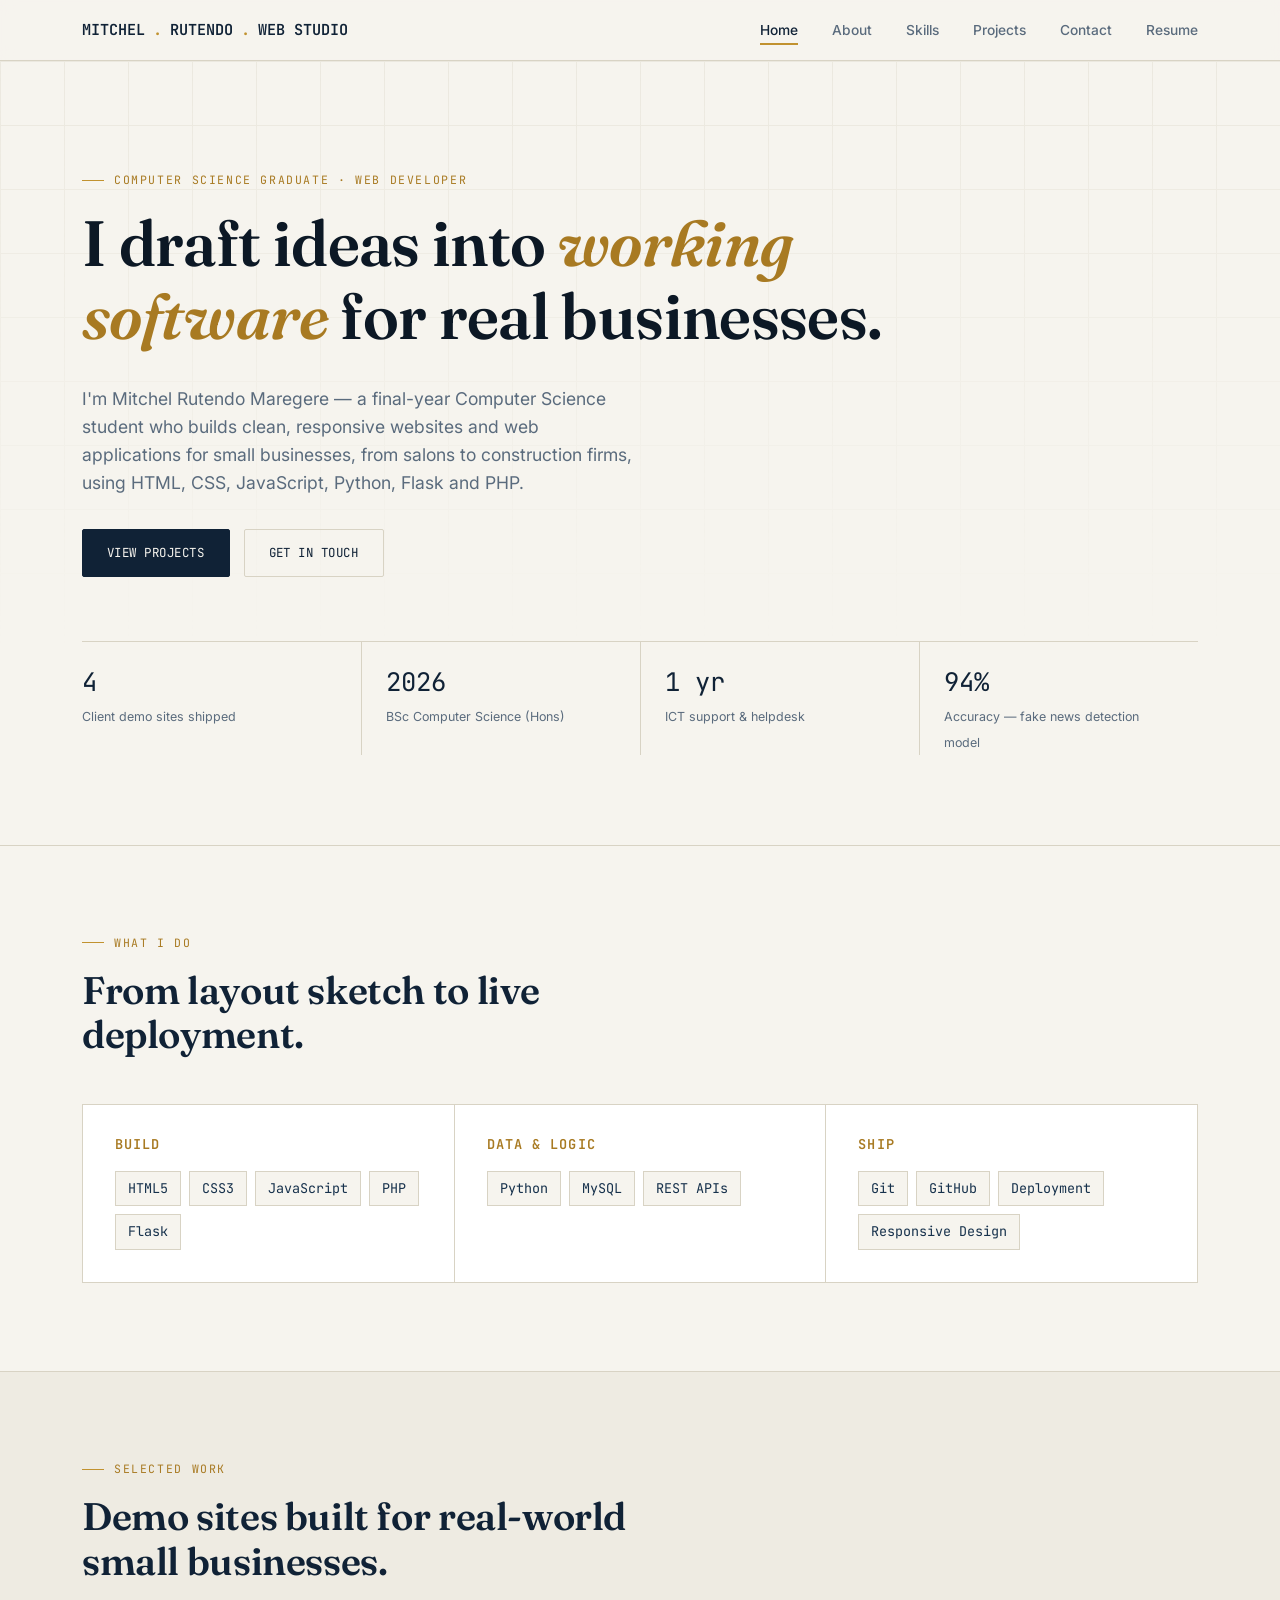
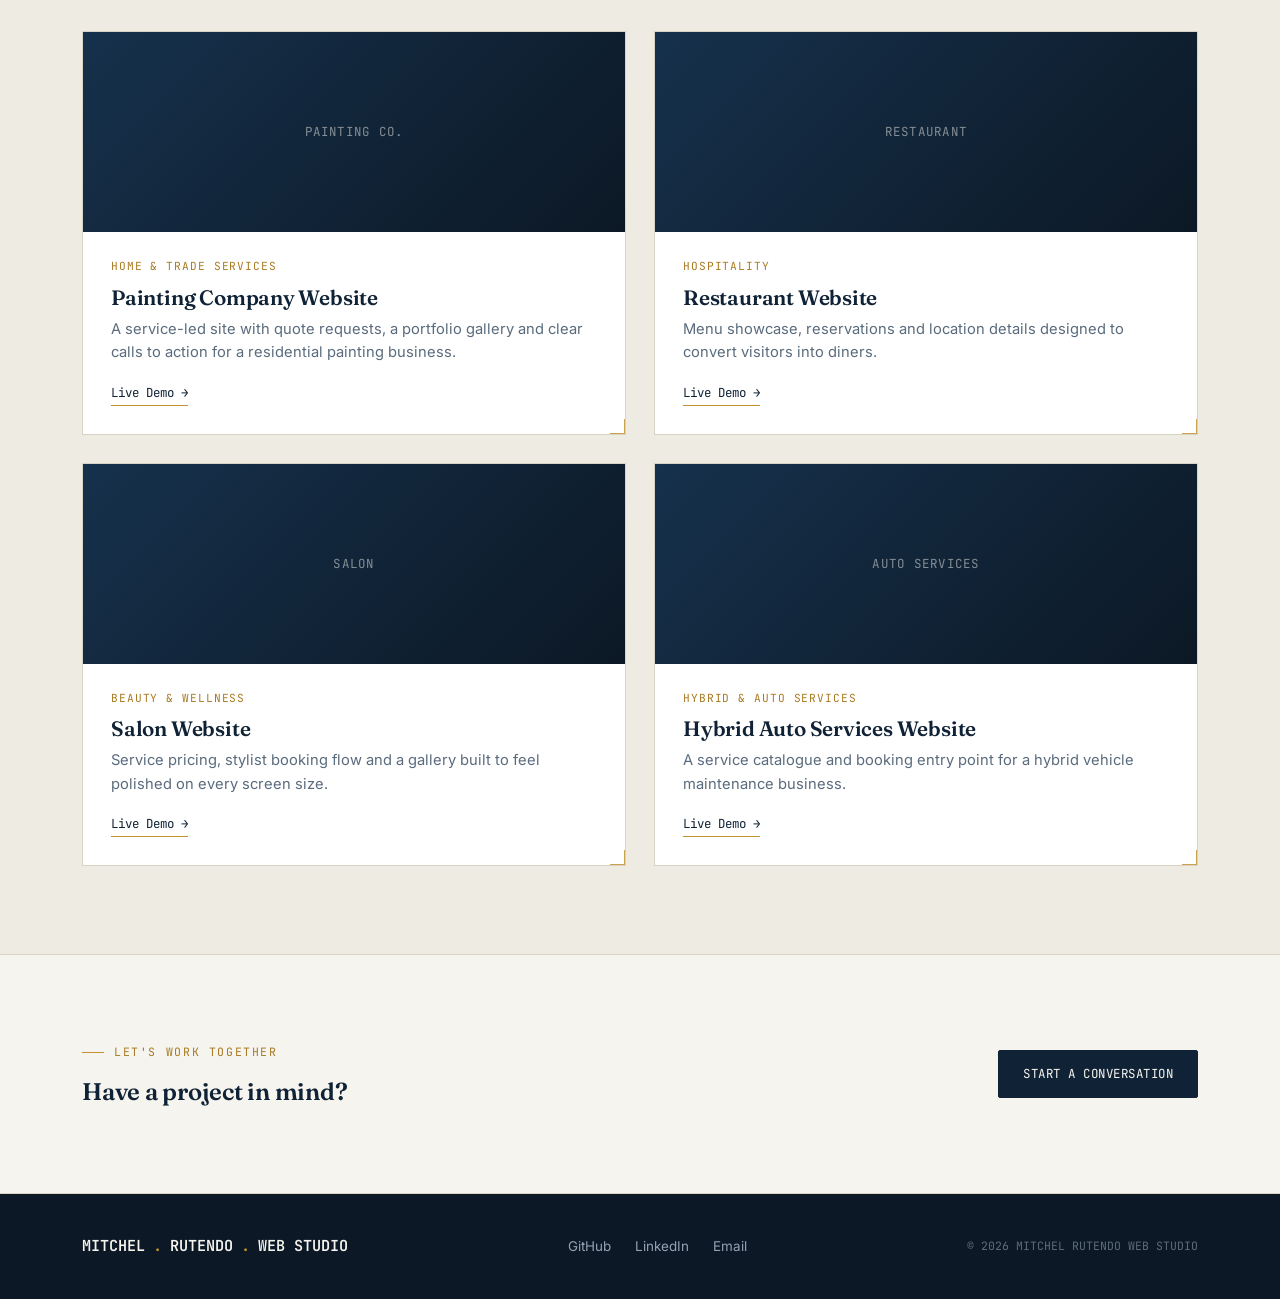
==== index.html @ fb2ca315 "Initial portfolio site" ====
<!DOCTYPE html>
<html lang="en">
<head>
<meta charset="UTF-8">
<meta name="viewport" content="width=device-width, initial-scale=1.0">
<title>Mitchel Rutendo Web Studio — Computer Science Graduate &amp; Web Developer</title>
<meta name="description" content="Portfolio of Mitchel Rutendo Maregere — Computer Science graduate and web developer building modern, responsive websites and web applications.">
<link rel="preconnect" href="https://fonts.googleapis.com">
<link href="https://fonts.googleapis.com/css2?family=Fraunces:ital,opsz,wght@0,9..144,400;0,9..144,600;1,9..144,500&family=Inter:wght@400;500;600&family=JetBrains+Mono:wght@400;500;600&display=swap" rel="stylesheet">
<link rel="stylesheet" href="css/style.css">
</head>
<body>

<header class="site-header">
  <nav class="nav">
    <a href="index.html" class="brand">MITCHEL<span class="dot">.</span>RUTENDO<span class="dot">.</span> WEB STUDIO</a>
    <button class="nav-toggle">Menu</button>
    <ul class="nav-links">
      <li><a href="index.html" class="active">Home</a></li>
      <li><a href="about.html">About</a></li>
      <li><a href="skills.html">Skills</a></li>
      <li><a href="projects.html">Projects</a></li>
      <li><a href="contact.html">Contact</a></li>
      <li><a href="resume.html">Resume</a></li>
    </ul>
  </nav>
</header>

<section class="hero">
  <div class="wrap">
    <p class="eyebrow">Computer Science Graduate · Web Developer</p>
    <h1>I draft ideas into <em>working software</em> for real businesses.</h1>
    <p class="lede">I'm Mitchel Rutendo Maregere — a final-year Computer Science student who builds clean, responsive websites and web applications for small businesses, from salons to construction firms, using HTML, CSS, JavaScript, Python, Flask and PHP.</p>
    <div class="hero-actions">
      <a href="projects.html" class="btn btn-primary">View Projects</a>
      <a href="contact.html" class="btn btn-ghost">Get in Touch</a>
    </div>

    <div class="hero-meta">
      <div><span class="num">4</span><span class="label">Client demo sites shipped</span></div>
      <div><span class="num">2026</span><span class="label">BSc Computer Science (Hons)</span></div>
      <div><span class="num">1 yr</span><span class="label">ICT support &amp; helpdesk</span></div>
      <div><span class="num">94%</span><span class="label">Accuracy — fake news detection model</span></div>
    </div>
  </div>
</section>

<section>
  <div class="wrap">
    <div class="section-head">
      <p class="eyebrow">What I do</p>
      <h2>From layout sketch to live deployment.</h2>
    </div>
    <div class="skill-groups">
      <div class="skill-group">
        <h3>Build</h3>
        <ul class="skill-list">
          <li>HTML5</li><li>CSS3</li><li>JavaScript</li><li>PHP</li><li>Flask</li>
        </ul>
      </div>
      <div class="skill-group">
        <h3>Data &amp; Logic</h3>
        <ul class="skill-list">
          <li>Python</li><li>MySQL</li><li>REST APIs</li>
        </ul>
      </div>
      <div class="skill-group">
        <h3>Ship</h3>
        <ul class="skill-list">
          <li>Git</li><li>GitHub</li><li>Deployment</li><li>Responsive Design</li>
        </ul>
      </div>
    </div>
  </div>
</section>

<section class="alt">
  <div class="wrap">
    <div class="section-head">
      <p class="eyebrow">Selected work</p>
      <h2>Demo sites built for real-world small businesses.</h2>
    </div>
    <div class="project-grid">

      <div class="project-card blueprint">
        <div class="project-thumb"><span>Painting Co.</span></div>
        <div class="project-body">
          <span class="project-tag">Home &amp; Trade Services</span>
          <h3>Painting Company Website</h3>
          <p>A service-led site with quote requests, a portfolio gallery and clear calls to action for a residential painting business.</p>
          <div class="project-links">
            <a href="projects/kimbo/index.html">Live Demo →</a>
          </div>
        </div>
      </div>

      <div class="project-card blueprint">
        <div class="project-thumb"><span>Restaurant</span></div>
        <div class="project-body">
          <span class="project-tag">Hospitality</span>
          <h3>Restaurant Website</h3>
          <p>Menu showcase, reservations and location details designed to convert visitors into diners.</p>
          <div class="project-links">
            <a href="projects/restaurant/index-1.html">Live Demo →</a>
          </div>
        </div>
      </div>

      <div class="project-card blueprint">
        <div class="project-thumb"><span>Salon</span></div>
        <div class="project-body">
          <span class="project-tag">Beauty &amp; Wellness</span>
          <h3>Salon Website</h3>
          <p>Service pricing, stylist booking flow and a gallery built to feel polished on every screen size.</p>
          <div class="project-links">
            <a href="projects/mallow_hair salon/index-3.html">Live Demo →</a>
          </div>
        </div>
      </div>

      <div class="project-card blueprint">
        <div class="project-thumb"><span>Auto Services</span></div>
        <div class="project-body">
          <span class="project-tag">Hybrid &amp; Auto Services</span>
          <h3>Hybrid Auto Services Website</h3>
          <p>A service catalogue and booking entry point for a hybrid vehicle maintenance business.</p>
          <div class="project-links">
            <a href="projects/auto-services/index.html">Live Demo →</a>
          </div>
        </div>
      </div>

    </div>
  </div>
</section>

<section>
  <div class="wrap" style="display:flex; align-items:center; justify-content:space-between; flex-wrap:wrap; gap:24px;">
    <div>
      <p class="eyebrow">Let's work together</p>
      <h2 style="margin-bottom:0;">Have a project in mind?</h2>
    </div>
    <a href="contact.html" class="btn btn-primary">Start a Conversation</a>
  </div>
</section>

<footer>
  <div class="wrap">
   <a href="index.html" class="brand">MITCHEL<span class="dot" style="color:#c1922f;">.</span>RUTENDO<span class="dot" style="color:#c1922f;">.</span>WEB STUDIO</a>
    <ul class="foot-links">
      <li><a href="https://github.com/RutendoMitchell" target="_blank" rel="noopener">GitHub</a></li>
      <li><a href="https://linkedin.com/in/mitchelrutendo-maregere-a835ba308" target="_blank" rel="noopener">LinkedIn</a></li>
      <li><a href="mailto:rutendomitchell17@gmail.com">Email</a></li>
    </ul>
    <span class="foot-note">© 2026 MITCHEL RUTENDO WEB STUDIO</span>
  </div>
</footer>

<script src="js/main.js"></script>
</body>
</html>
---- css/style.css ----
/* ============================================
   MITCHEL MAREGERE — PORTFOLIO DESIGN SYSTEM
   Concept: "Blueprint" — a developer who drafts
   real businesses into working software. Corner
   brackets + grid lines borrow from architectural
   blueprints, paired with a confident editorial
   serif and clean utility sans.
   ============================================ */

:root {
  --navy-950: #0c1825;
  --navy-900: #102236;
  --navy-800: #16314c;
  --navy-700: #1f3a5f;
  --slate-500: #5a6b7d;
  --slate-300: #93a3b3;
  --paper: #f6f4ee;
  --paper-dim: #eeebe2;
  --line: #d8d3c4;
  --gold-500: #c1922f;
  --gold-600: #a87a22;
  --white: #ffffff;

  --font-display: "Fraunces", Georgia, serif;
  --font-body: "Inter", -apple-system, sans-serif;
  --font-mono: "JetBrains Mono", "Courier New", monospace;

  --max-w: 1180px;
  --radius: 2px;
}

* { box-sizing: border-box; }

html { scroll-behavior: smooth; }

body {
  margin: 0;
  font-family: var(--font-body);
  background: var(--paper);
  color: var(--navy-900);
  line-height: 1.6;
  -webkit-font-smoothing: antialiased;
}

img { max-width: 100%; display: block; }

a { color: inherit; text-decoration: none; }

h1, h2, h3, h4 {
  font-family: var(--font-display);
  font-weight: 600;
  line-height: 1.15;
  margin: 0 0 0.5em;
  letter-spacing: -0.01em;
}

p { margin: 0 0 1em; color: var(--slate-500); }

.wrap {
  max-width: var(--max-w);
  margin: 0 auto;
  padding: 0 32px;
}

.eyebrow {
  font-family: var(--font-mono);
  font-size: 0.72rem;
  letter-spacing: 0.14em;
  text-transform: uppercase;
  color: var(--gold-600);
  display: flex;
  align-items: center;
  gap: 10px;
  margin-bottom: 16px;
}
.eyebrow::before {
  content: "";
  width: 22px;
  height: 1px;
  background: var(--gold-500);
}

/* ---------- Blueprint corner-bracket motif ---------- */
.blueprint {
  position: relative;
  border: 1px solid var(--line);
  background: var(--white);
}
.blueprint::before,
.blueprint::after,
.blueprint .bp-tr,
.blueprint .bp-bl {
  content: "";
  position: absolute;
  width: 14px;
  height: 14px;
  border: 2px solid var(--gold-500);
  opacity: 0.85;
}
.blueprint::before { top: -1px; left: -1px; border-right: none; border-bottom: none; }
.blueprint::after { bottom: -1px; right: -1px; border-left: none; border-top: none; }

/* ---------- Header / Nav ---------- */
header.site-header {
  position: sticky;
  top: 0;
  z-index: 50;
  background: rgba(246, 244, 238, 0.92);
  backdrop-filter: blur(8px);
  border-bottom: 1px solid var(--line);
}
.nav {
  display: flex;
  align-items: center;
  justify-content: space-between;
  padding: 18px 32px;
  max-width: var(--max-w);
  margin: 0 auto;
}
.brand {
  font-family: var(--font-mono);
  font-size: 0.95rem;
  font-weight: 600;
  color: var(--navy-900);
  display: flex;
  align-items: baseline;
  gap: 8px;
}
.brand .dot { color: var(--gold-500); }

.nav-links {
  display: flex;
  gap: 34px;
  list-style: none;
  margin: 0;
  padding: 0;
  font-size: 0.86rem;
  font-weight: 500;
}
.nav-links a {
  position: relative;
  padding: 4px 0;
  color: var(--slate-500);
  transition: color 0.2s ease;
}
.nav-links a:hover,
.nav-links a.active { color: var(--navy-900); }
.nav-links a.active::after {
  content: "";
  position: absolute;
  bottom: -3px;
  left: 0;
  right: 0;
  height: 2px;
  background: var(--gold-500);
}

.nav-toggle { display: none; }

/* ---------- Buttons ---------- */
.btn {
  display: inline-flex;
  align-items: center;
  gap: 8px;
  font-family: var(--font-mono);
  font-size: 0.78rem;
  letter-spacing: 0.04em;
  text-transform: uppercase;
  padding: 13px 24px;
  border: 1px solid var(--navy-900);
  border-radius: var(--radius);
  transition: all 0.2s ease;
  cursor: pointer;
  background: transparent;
}
.btn-primary {
  background: var(--navy-900);
  color: var(--paper);
}
.btn-primary:hover { background: var(--gold-600); border-color: var(--gold-600); }
.btn-ghost {
  border-color: var(--line);
  color: var(--navy-900);
}
.btn-ghost:hover { border-color: var(--navy-900); }

/* ---------- Hero ---------- */
.hero {
  padding: 110px 0 90px;
  border-bottom: 1px solid var(--line);
  position: relative;
  overflow: hidden;
}
.hero::before {
  content: "";
  position: absolute;
  inset: 0;
  background-image:
    linear-gradient(var(--line) 1px, transparent 1px),
    linear-gradient(90deg, var(--line) 1px, transparent 1px);
  background-size: 64px 64px;
  opacity: 0.35;
  mask-image: linear-gradient(180deg, black, transparent 75%);
}
.hero .wrap { position: relative; }
.hero h1 {
  font-size: clamp(2.4rem, 5vw, 4rem);
  max-width: 820px;
  color: var(--navy-950);
}
.hero h1 em {
  font-style: italic;
  color: var(--gold-600);
}
.hero .lede {
  font-size: 1.1rem;
  max-width: 560px;
  margin-bottom: 32px;
}
.hero-actions { display: flex; gap: 14px; flex-wrap: wrap; }

.hero-meta {
  margin-top: 64px;
  display: grid;
  grid-template-columns: repeat(4, 1fr);
  border-top: 1px solid var(--line);
}
.hero-meta div {
  padding: 20px 24px 0;
  border-left: 1px solid var(--line);
}
.hero-meta div:first-child { border-left: none; padding-left: 0; }
.hero-meta .num {
  font-family: var(--font-mono);
  font-size: 1.6rem;
  color: var(--navy-900);
  display: block;
}
.hero-meta .label {
  font-size: 0.78rem;
  color: var(--slate-500);
}

/* ---------- Section shell ---------- */
section { padding: 88px 0; }
section.alt { background: var(--paper-dim); border-top: 1px solid var(--line); border-bottom: 1px solid var(--line); }
.section-head { max-width: 640px; margin-bottom: 48px; }
.section-head h2 { font-size: clamp(1.8rem, 3vw, 2.6rem); }

/* ---------- Skills ---------- */
.skill-groups {
  display: grid;
  grid-template-columns: repeat(3, 1fr);
  gap: 1px;
  background: var(--line);
  border: 1px solid var(--line);
}
.skill-group {
  background: var(--white);
  padding: 32px;
}
.skill-group h3 {
  font-family: var(--font-mono);
  font-size: 0.85rem;
  text-transform: uppercase;
  letter-spacing: 0.08em;
  color: var(--gold-600);
  margin-bottom: 18px;
}
.skill-list { list-style: none; margin: 0; padding: 0; display: flex; flex-wrap: wrap; gap: 8px; }
.skill-list li {
  font-size: 0.84rem;
  font-family: var(--font-mono);
  padding: 6px 12px;
  border: 1px solid var(--line);
  color: var(--navy-800);
  background: var(--paper);
}

/* ---------- Projects grid ---------- */
.project-grid {
  display: grid;
  grid-template-columns: repeat(2, 1fr);
  gap: 28px;
}
.project-card { padding: 0; overflow: hidden; }
.project-thumb {
  height: 200px;
  background: linear-gradient(135deg, var(--navy-800), var(--navy-950));
  display: flex;
  align-items: center;
  justify-content: center;
  position: relative;
}
.project-thumb span {
  font-family: var(--font-mono);
  color: var(--paper);
  opacity: 0.5;
  font-size: 0.78rem;
  letter-spacing: 0.1em;
  text-transform: uppercase;
}
.project-body { padding: 26px 28px 28px; }
.project-tag {
  font-family: var(--font-mono);
  font-size: 0.7rem;
  text-transform: uppercase;
  letter-spacing: 0.08em;
  color: var(--gold-600);
  margin-bottom: 10px;
  display: block;
}
.project-body h3 { font-size: 1.3rem; margin-bottom: 8px; }
.project-body p { font-size: 0.92rem; margin-bottom: 18px; }
.project-stack {
  display: flex; flex-wrap: wrap; gap: 6px; margin-bottom: 20px;
}
.project-stack span {
  font-size: 0.72rem;
  font-family: var(--font-mono);
  color: var(--slate-500);
  border: 1px solid var(--line);
  padding: 3px 9px;
}
.project-links { display: flex; gap: 16px; }
.project-links a {
  font-family: var(--font-mono);
  font-size: 0.78rem;
  color: var(--navy-900);
  border-bottom: 1px solid var(--gold-500);
  padding-bottom: 2px;
}

/* ---------- About ---------- */
.about-grid {
  display: grid;
  grid-template-columns: 1.1fr 0.9fr;
  gap: 64px;
  align-items: start;
}
.about-photo {
  aspect-ratio: 4/5;
  background: linear-gradient(160deg, var(--navy-800), var(--navy-950));
  display: flex;
  align-items: center;
  justify-content: center;
}
.about-photo span {
  font-family: var(--font-mono);
  color: var(--paper);
  opacity: 0.4;
  font-size: 0.8rem;
}
.timeline { margin-top: 28px; border-top: 1px solid var(--line); }
.timeline-item {
  display: grid;
  grid-template-columns: 110px 1fr;
  gap: 24px;
  padding: 20px 0;
  border-bottom: 1px solid var(--line);
}
.timeline-item .yr {
  font-family: var(--font-mono);
  font-size: 0.82rem;
  color: var(--gold-600);
}
.timeline-item h4 { font-size: 1rem; margin-bottom: 4px; }
.timeline-item p { font-size: 0.88rem; margin: 0; }

/* ---------- Contact ---------- */
.contact-grid {
  display: grid;
  grid-template-columns: 1fr 1fr;
  gap: 56px;
}
.contact-list { list-style: none; margin: 0; padding: 0; }
.contact-list li {
  display: flex;
  justify-content: space-between;
  align-items: center;
  padding: 18px 0;
  border-bottom: 1px solid var(--line);
}
.contact-list .ctype {
  font-family: var(--font-mono);
  font-size: 0.74rem;
  text-transform: uppercase;
  letter-spacing: 0.08em;
  color: var(--slate-500);
}
.contact-list a { font-size: 1rem; }

.form-field { margin-bottom: 18px; }
.form-field label {
  display: block;
  font-family: var(--font-mono);
  font-size: 0.72rem;
  text-transform: uppercase;
  letter-spacing: 0.08em;
  color: var(--slate-500);
  margin-bottom: 8px;
}
.form-field input,
.form-field textarea {
  width: 100%;
  padding: 12px 14px;
  border: 1px solid var(--line);
  background: var(--white);
  font-family: var(--font-body);
  font-size: 0.92rem;
  color: var(--navy-900);
}
.form-field textarea { resize: vertical; min-height: 120px; }
.form-field input:focus,
.form-field textarea:focus {
  outline: 2px solid var(--gold-500);
  outline-offset: 1px;
}

/* ---------- Resume page ---------- */
.resume-cta {
  display: flex;
  align-items: center;
  justify-content: space-between;
  padding: 36px;
  flex-wrap: wrap;
  gap: 20px;
  margin-bottom: 48px;
}
.resume-cta h3 { margin-bottom: 6px; }
.resume-embed {
  width: 100%;
  height: 80vh;
  border: 1px solid var(--line);
}

/* ---------- Footer ---------- */
footer {
  border-top: 1px solid var(--line);
  padding: 40px 0;
  background: var(--navy-950);
  color: var(--slate-300);
}
footer .wrap {
  display: flex;
  justify-content: space-between;
  align-items: center;
  flex-wrap: wrap;
  gap: 16px;
}
footer .brand { color: var(--paper); }
.foot-links { display: flex; gap: 24px; list-style: none; padding: 0; margin: 0; font-size: 0.84rem; }
.foot-links a:hover { color: var(--gold-500); }
.foot-note { font-family: var(--font-mono); font-size: 0.72rem; opacity: 0.6; }

/* ---------- Misc page hero (non-home) ---------- */
.page-hero {
  padding: 70px 0 56px;
  border-bottom: 1px solid var(--line);
}
.page-hero h1 { font-size: clamp(2rem, 4vw, 3rem); }

/* ---------- Focus visibility ---------- */
a:focus-visible, button:focus-visible, input:focus-visible, textarea:focus-visible {
  outline: 2px solid var(--gold-500);
  outline-offset: 2px;
}

/* ---------- Reduced motion ---------- */
@media (prefers-reduced-motion: reduce) {
  html { scroll-behavior: auto; }
  * { transition: none !important; animation: none !important; }
}

/* ---------- Responsive ---------- */
@media (max-width: 880px) {
  .about-grid, .contact-grid { grid-template-columns: 1fr; }
  .project-grid { grid-template-columns: 1fr; }
  .skill-groups { grid-template-columns: 1fr; }
  .hero-meta { grid-template-columns: repeat(2, 1fr); row-gap: 24px; }
  .hero-meta div:nth-child(3) { border-left: none; }
}

@media (max-width: 720px) {
  .nav-links {
    position: fixed;
    top: 64px;
    left: 0;
    right: 0;
    background: var(--paper);
    border-bottom: 1px solid var(--line);
    flex-direction: column;
    gap: 0;
    padding: 8px 32px 16px;
    transform: translateY(-120%);
    transition: transform 0.25s ease;
  }
  .nav-links.open { transform: translateY(0); }
  .nav-links a { display: block; padding: 12px 0; border-bottom: 1px solid var(--line); }
  .nav-toggle {
    display: block;
    background: none;
    border: none;
    font-family: var(--font-mono);
    font-size: 0.8rem;
    cursor: pointer;
    color: var(--navy-900);
  }
  .timeline-item { grid-template-columns: 1fr; gap: 6px; }
}
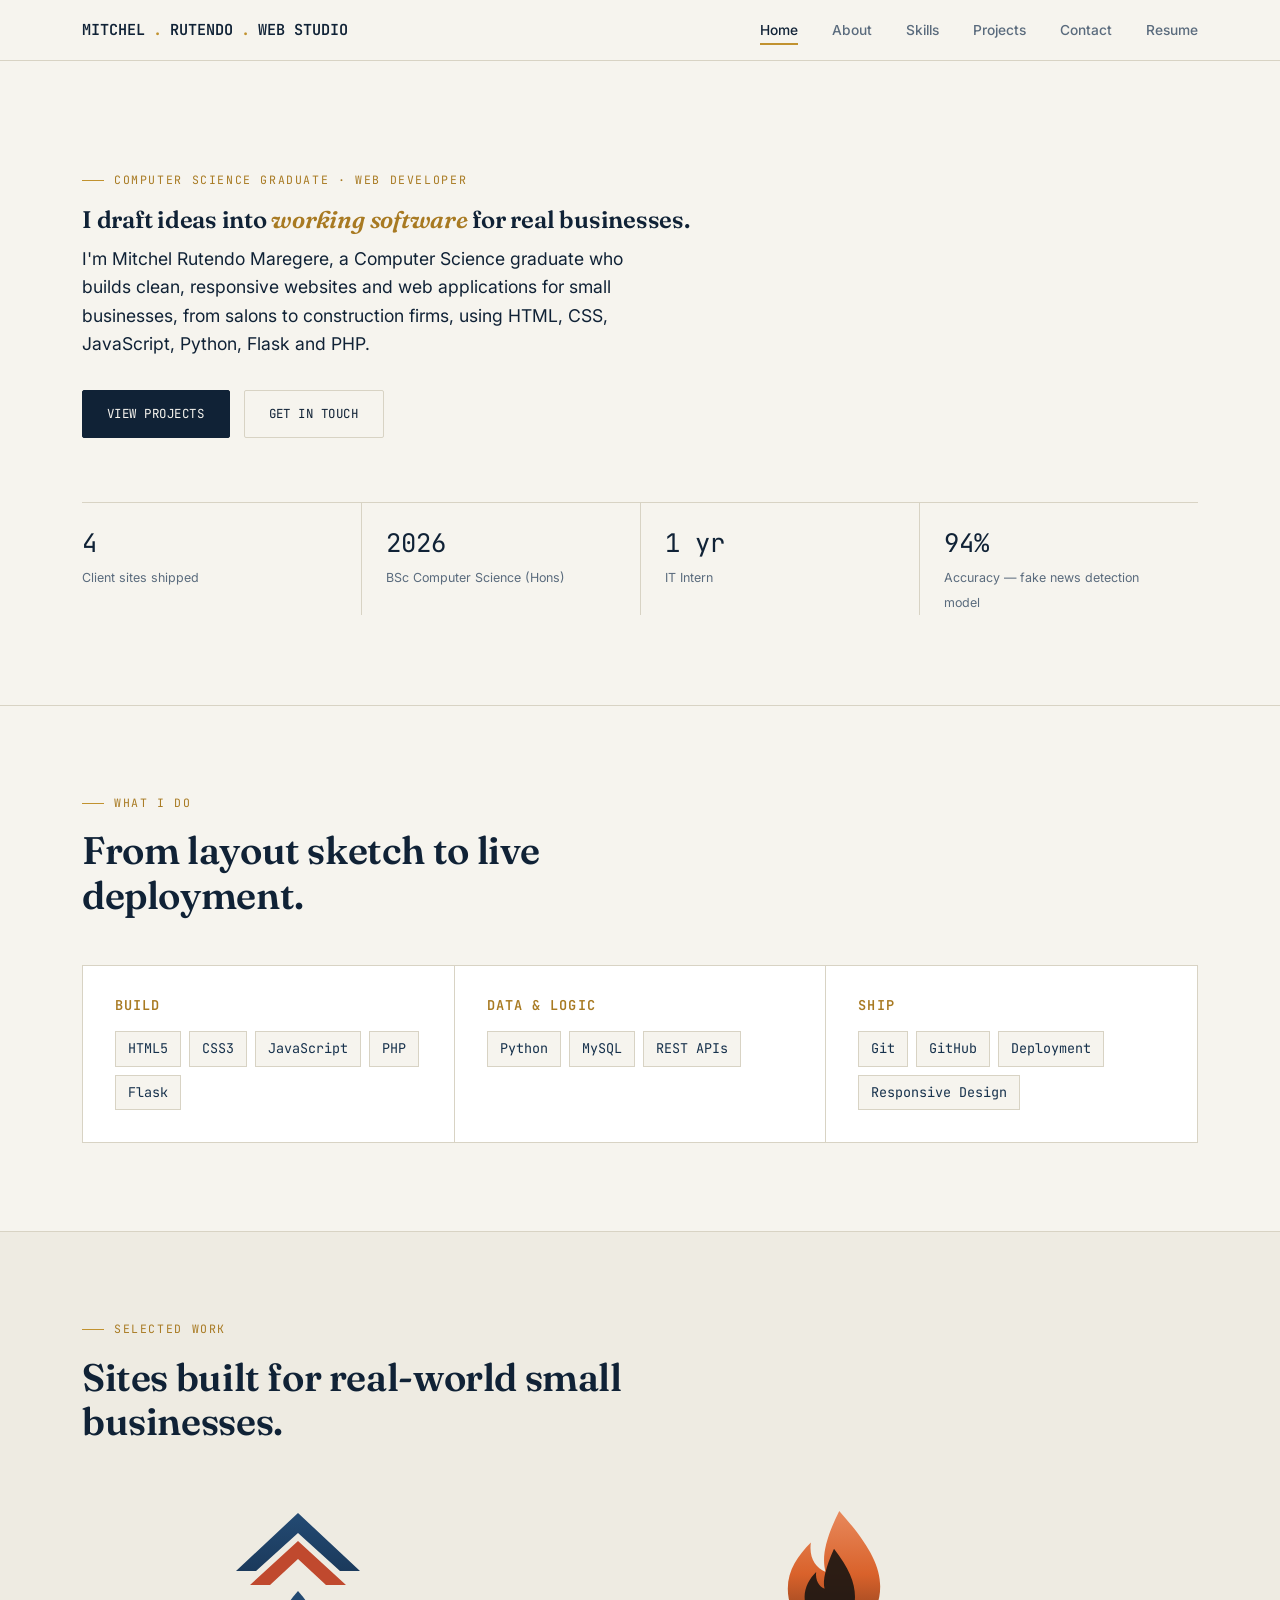
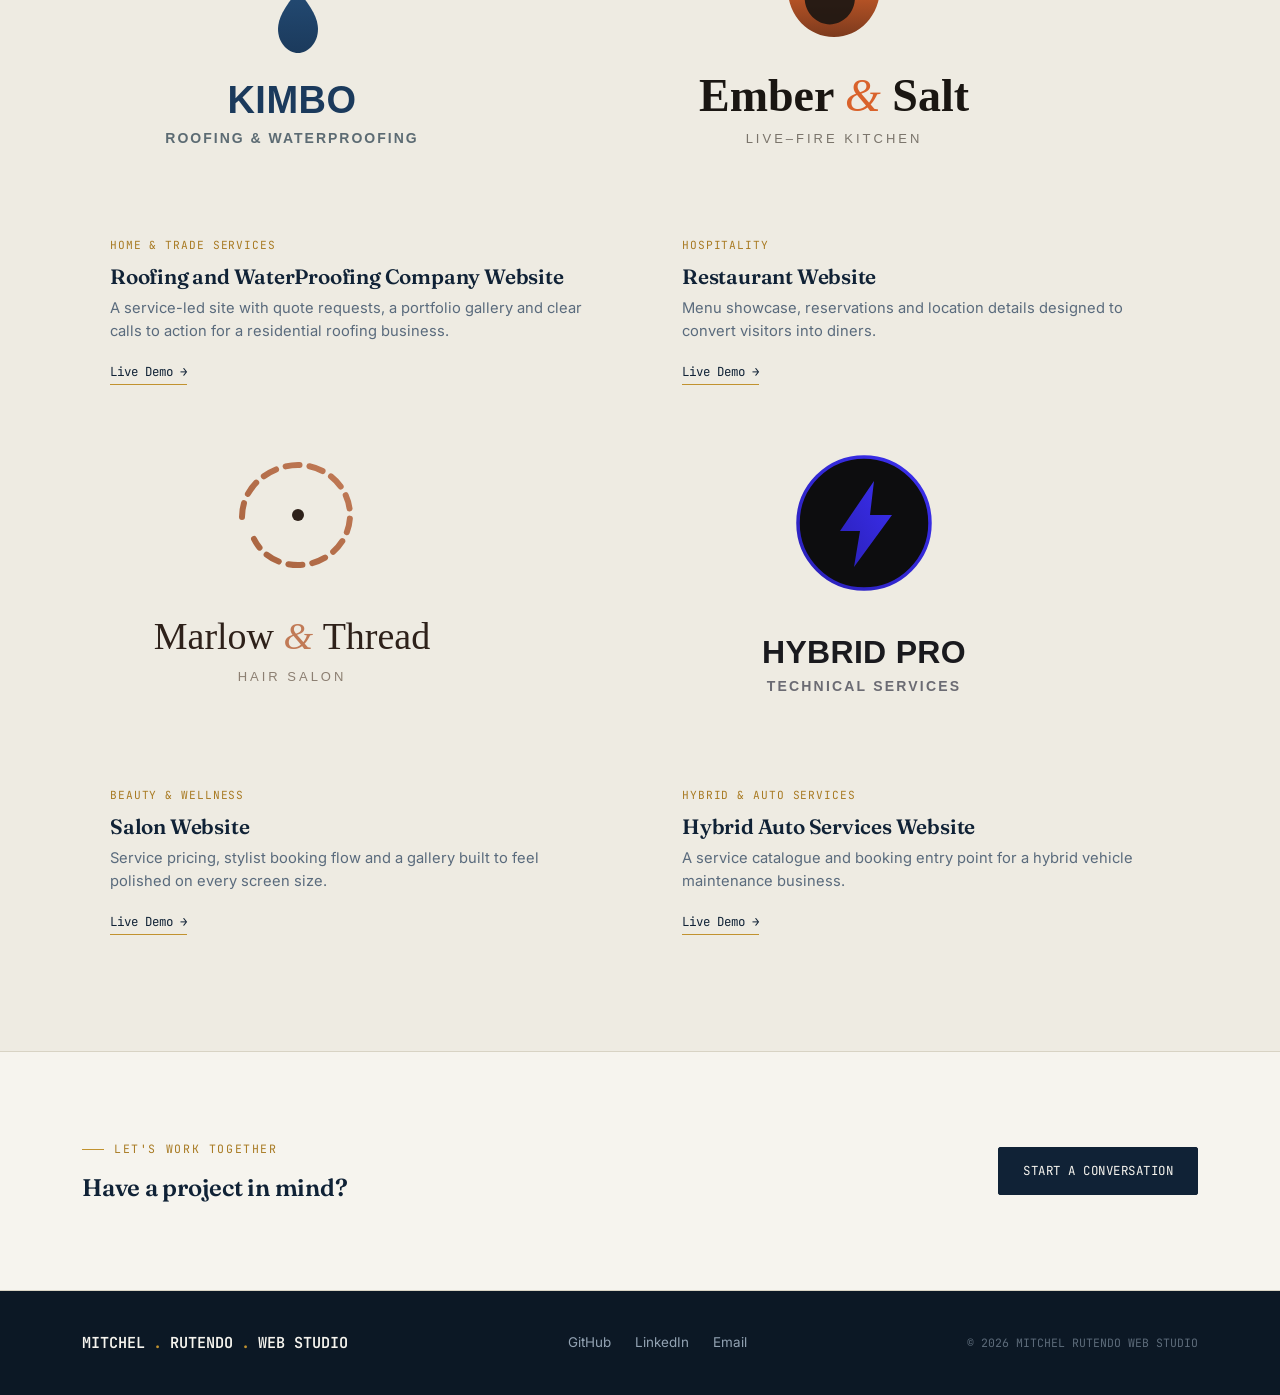
==== commit 86c51eb3: "Update multiple pages" ====
--- a/index.html
+++ b/index.html
@@ -30,16 +30,16 @@
   <div class="wrap">
     <p class="eyebrow">Computer Science Graduate · Web Developer</p>
     <h1>I draft ideas into <em>working software</em> for real businesses.</h1>
-    <p class="lede">I'm Mitchel Rutendo Maregere — a final-year Computer Science student who builds clean, responsive websites and web applications for small businesses, from salons to construction firms, using HTML, CSS, JavaScript, Python, Flask and PHP.</p>
+    <p class="lede">I'm Mitchel Rutendo Maregere, a Computer Science graduate who builds clean, responsive websites and web applications for small businesses, from salons to construction firms, using HTML, CSS, JavaScript, Python, Flask and PHP.</p>
     <div class="hero-actions">
       <a href="projects.html" class="btn btn-primary">View Projects</a>
       <a href="contact.html" class="btn btn-ghost">Get in Touch</a>
     </div>
 
     <div class="hero-meta">
-      <div><span class="num">4</span><span class="label">Client demo sites shipped</span></div>
+      <div><span class="num">4</span><span class="label">Client  sites shipped</span></div>
       <div><span class="num">2026</span><span class="label">BSc Computer Science (Hons)</span></div>
-      <div><span class="num">1 yr</span><span class="label">ICT support &amp; helpdesk</span></div>
+      <div><span class="num">1 yr</span><span class="label">IT Intern</span></div>
       <div><span class="num">94%</span><span class="label">Accuracy — fake news detection model</span></div>
     </div>
   </div>
@@ -78,24 +78,26 @@
   <div class="wrap">
     <div class="section-head">
       <p class="eyebrow">Selected work</p>
-      <h2>Demo sites built for real-world small businesses.</h2>
+      <h2>Sites built for real-world small businesses.</h2>
     </div>
     <div class="project-grid">
 
-      <div class="project-card blueprint">
-        <div class="project-thumb"><span>Painting Co.</span></div>
+      <div class="project-card">
+        <div class="project-image">
+          <img src="projects/kimbo/logo-stacked.svg" alt="Kimbo WaterProofing and Roofing Website preview"></div>
         <div class="project-body">
           <span class="project-tag">Home &amp; Trade Services</span>
-          <h3>Painting Company Website</h3>
-          <p>A service-led site with quote requests, a portfolio gallery and clear calls to action for a residential painting business.</p>
+          <h3>Roofing and WaterProofing Company Website</h3>
+          <p>A service-led site with quote requests, a portfolio gallery and clear calls to action for a residential roofing business.</p>
           <div class="project-links">
             <a href="projects/kimbo/index.html">Live Demo →</a>
           </div>
         </div>
       </div>
 
-      <div class="project-card blueprint">
-        <div class="project-thumb"><span>Restaurant</span></div>
+      <div class="project-card">
+         <div class="project-image">
+          <img src="projects/restaurant/gallery/logo-stacked.svg" alt="Ember & Salt"></div>
         <div class="project-body">
           <span class="project-tag">Hospitality</span>
           <h3>Restaurant Website</h3>
@@ -106,8 +108,9 @@
         </div>
       </div>
 
-      <div class="project-card blueprint">
-        <div class="project-thumb"><span>Salon</span></div>
+      <div class="project-card">
+       <div class="project-image">
+          <img src="projects/mallow_hair salon/gallery/logo-stacked-1.svg" alt="Marlow & Thread Hair Salon"></div>
         <div class="project-body">
           <span class="project-tag">Beauty &amp; Wellness</span>
           <h3>Salon Website</h3>
@@ -118,8 +121,9 @@
         </div>
       </div>
 
-      <div class="project-card blueprint">
-        <div class="project-thumb"><span>Auto Services</span></div>
+      <div class="project-card">
+        <div class="project-image">
+          <img src="projects/auto-services/gallery/logo-stacked-1.svg" alt="Pro"></div>
         <div class="project-body">
           <span class="project-tag">Hybrid &amp; Auto Services</span>
           <h3>Hybrid Auto Services Website</h3>
--- a/css/style.css
+++ b/css/style.css
@@ -105,8 +105,8 @@
   position: sticky;
   top: 0;
   z-index: 50;
-  background: rgba(246, 244, 238, 0.92);
-  backdrop-filter: blur(8px);
+  background: var(--paper);
+  
   border-bottom: 1px solid var(--line);
 }
 .nav {
@@ -188,37 +188,22 @@
 .hero {
   padding: 110px 0 90px;
   border-bottom: 1px solid var(--line);
-  position: relative;
-  overflow: hidden;
-}
-.hero::before {
-  content: "";
-  position: absolute;
-  inset: 0;
-  background-image:
-    linear-gradient(var(--line) 1px, transparent 1px),
-    linear-gradient(90deg, var(--line) 1px, transparent 1px);
-  background-size: 64px 64px;
-  opacity: 0.35;
-  mask-image: linear-gradient(180deg, black, transparent 75%);
-}
-.hero .wrap { position: relative; }
-.hero h1 {
+  background: var(--paper);
+}
+hero h1 {
   font-size: clamp(2.4rem, 5vw, 4rem);
   max-width: 820px;
   color: var(--navy-950);
 }
-.hero h1 em {
-  font-style: italic;
-  color: var(--gold-600);
-}
+.hero h1 em { font-style: italic; color: var(--gold-600); }
 .hero .lede {
   font-size: 1.1rem;
   max-width: 560px;
   margin-bottom: 32px;
+  color: var(--slate-600);
 }
 .hero-actions { display: flex; gap: 14px; flex-wrap: wrap; }
-
+ 
 .hero-meta {
   margin-top: 64px;
   display: grid;
@@ -236,10 +221,7 @@
   color: var(--navy-900);
   display: block;
 }
-.hero-meta .label {
-  font-size: 0.78rem;
-  color: var(--slate-500);
-}
+.hero-meta .label { font-size: 0.78rem; color: var(--slate-500); }
 
 /* ---------- Section shell ---------- */
 section { padding: 88px 0; }
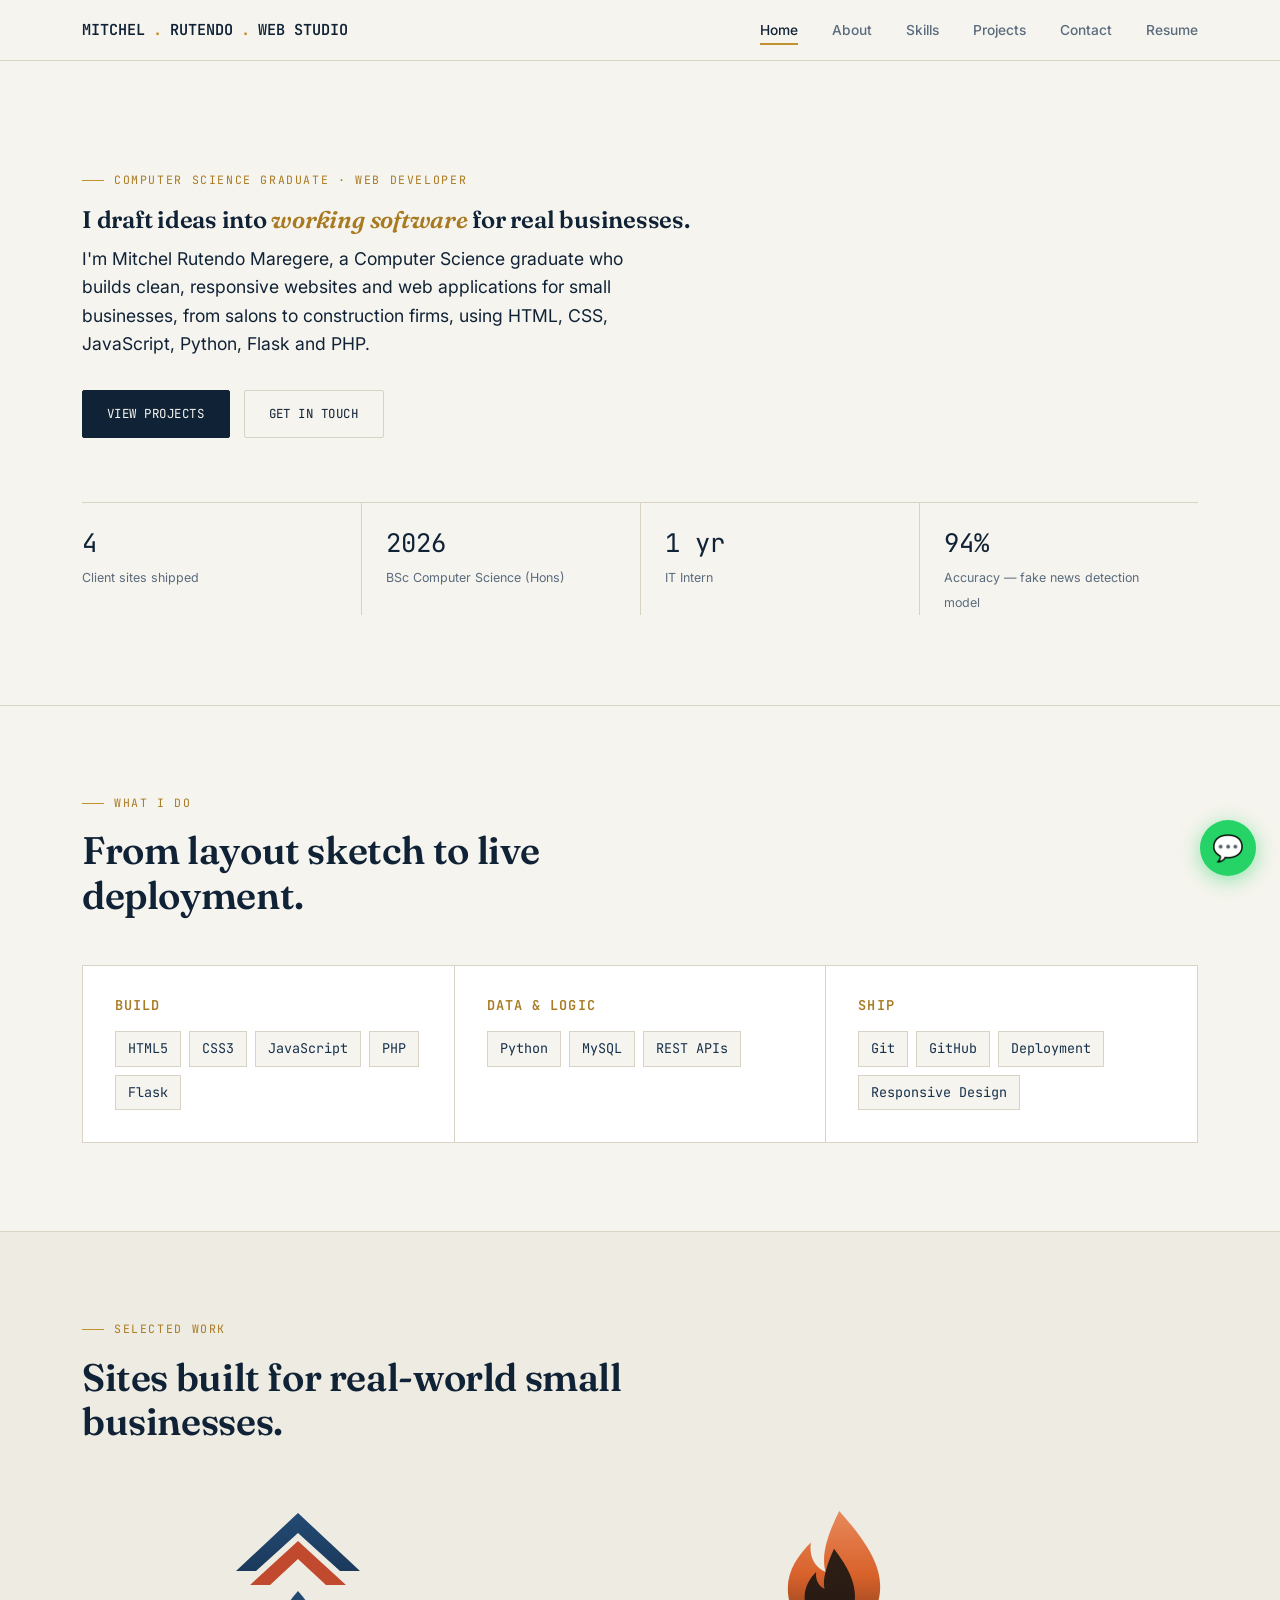
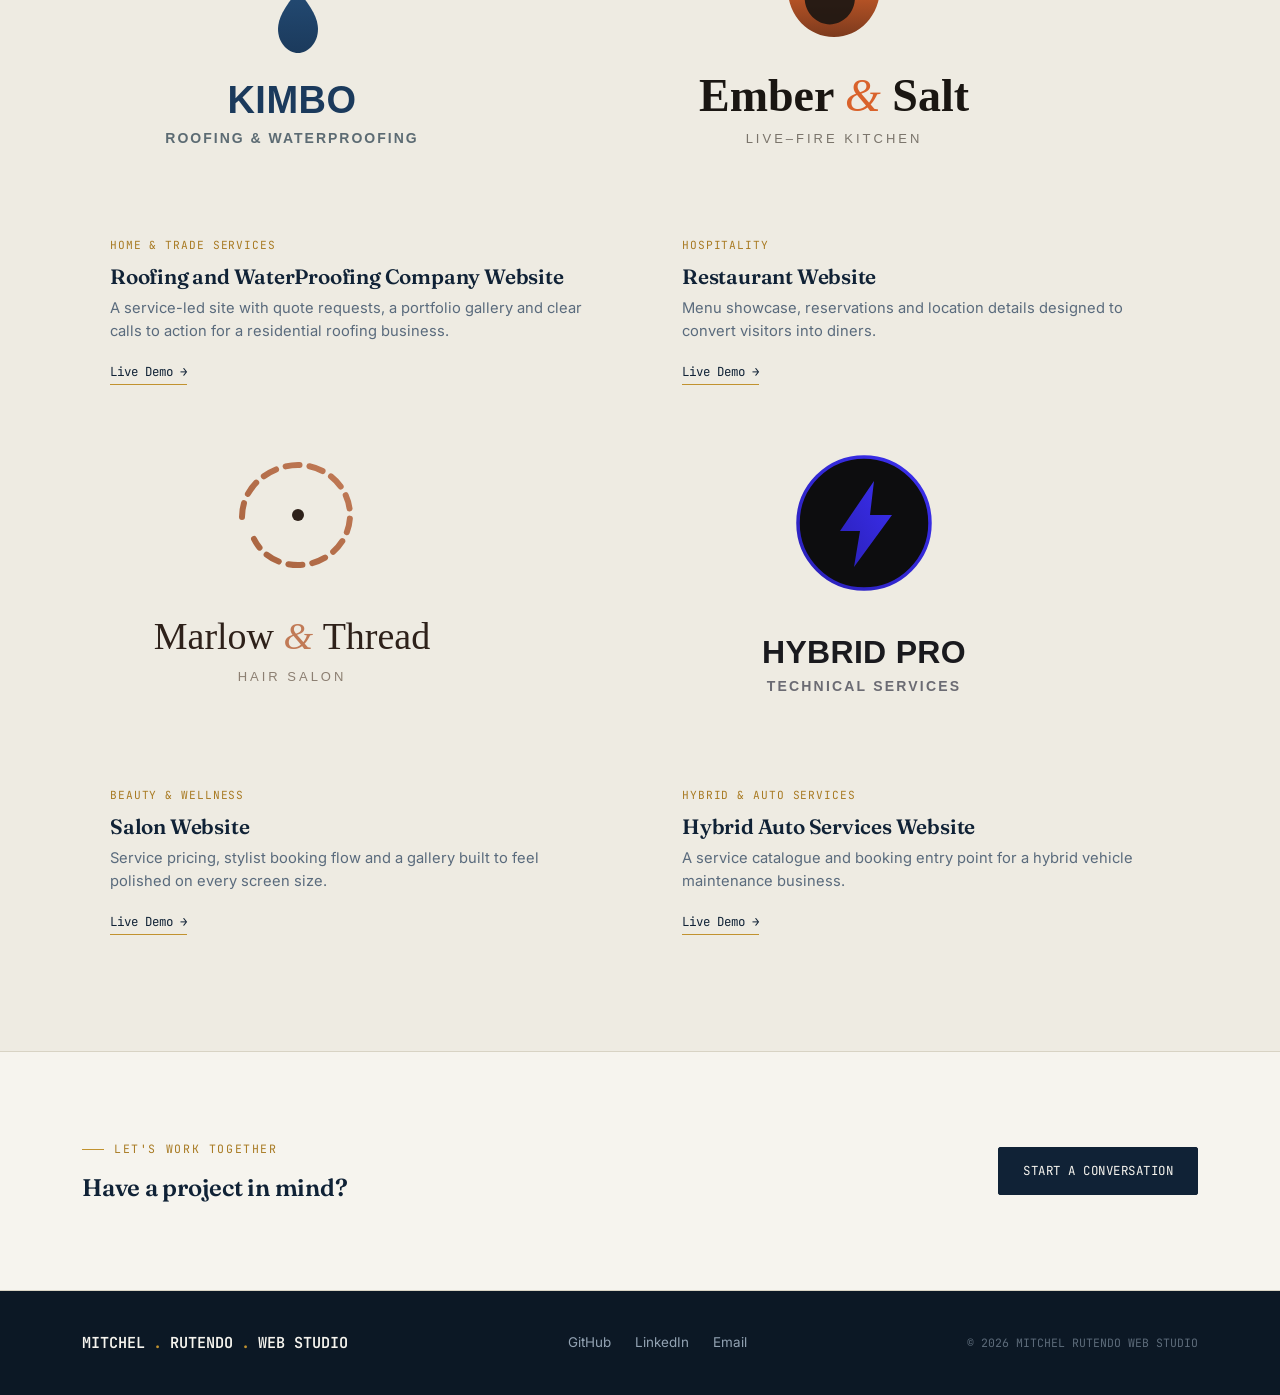
==== commit f76eaabb: "Update multiple pages" ====
--- a/index.html
+++ b/index.html
@@ -158,8 +158,18 @@
     </ul>
     <span class="foot-note">© 2026 MITCHEL RUTENDO WEB STUDIO</span>
   </div>
+  
 </footer>
+<!-- WhatsApp float -->
+<a href="https://wa.me/263779658693" target="_blank" rel="noopener"
+  style="position:fixed;bottom:1.5rem;right:1.5rem;z-index:999;background:#25D366;color:#fff;
+  width:56px;height:56px;border-radius:50%;display:flex;align-items:center;justify-content:center;
+  box-shadow:0 4px 20px rgba(37,211,102,.5);font-size:1.6rem;text-decoration:none;transition:transform .2s;"
+  onmouseenter="this.style.transform='scale(1.1)'" onmouseleave="this.style.transform='scale(1)'"
+title="WhatsApp Mitchel Rutendo Web Studio">
+  💬
+</a>
+<script src="js/main.js"></script>
 
-<script src="js/main.js"></script>
 </body>
 </html>
--- a/css/style.css
+++ b/css/style.css
@@ -489,4 +489,24 @@
     color: var(--navy-900);
   }
   .timeline-item { grid-template-columns: 1fr; gap: 6px; }
-}
+  /* ---------- WhatsApp floating button ---------- */
+.wa-float {
+  position: fixed;
+  bottom: 28px;
+  right: 28px;
+  z-index: 999;
+  width: 56px;
+  height: 56px;
+  background: #25D366;
+  border-radius: 50%;
+  display: flex;
+  align-items: center;
+  justify-content: center;
+  box-shadow: 0 4px 16px rgba(0,0,0,0.25);
+  transition: transform 0.2s ease, box-shadow 0.2s ease;
+}
+.wa-float:hover {
+  transform: scale(1.1);
+  box-shadow: 0 6px 20px rgba(0,0,0,0.3);
+}
+}
